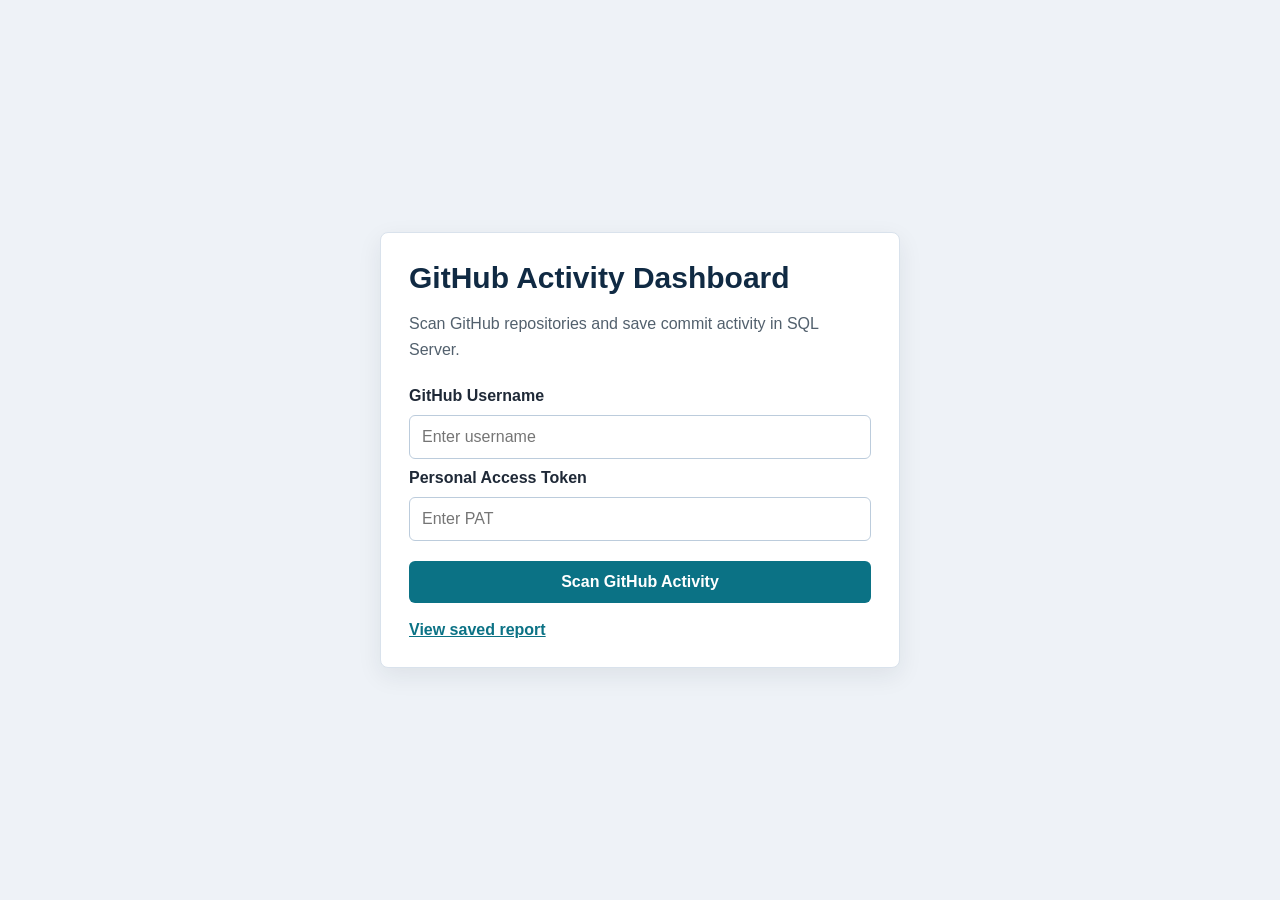
==== templates/index.html @ b8a06189 "feature: complete CLI to Flask dashboard migration(basic app developed)" ====
<!DOCTYPE html>
<html lang="en">
<head>
    <meta charset="UTF-8">
    <meta name="viewport" content="width=device-width, initial-scale=1.0">
    <title>GitHub Activity Dashboard</title>
    <link rel="stylesheet" href="/static/css/style.css">
</head>
<body>
    <main class="page">
        <section class="panel">
            <h1>GitHub Activity Dashboard</h1>
            <p class="intro">Scan GitHub repositories and save commit activity in SQL Server.</p>

            <form action="/scan" method="post" class="scan-form">
                <label for="username">GitHub Username</label>
                <input type="text" id="username" name="username" placeholder="Enter username" required>

                <label for="token">Personal Access Token</label>
                <input type="password" id="token" name="token" placeholder="Enter PAT" required>

                <button type="submit">Scan GitHub Activity</button>
            </form>

            <a class="report-link" href="/report">View saved report</a>
        </section>
    </main>
</body>
</html>
---- static/css/style.css ----
* {
    box-sizing: border-box;
}

body {
    margin: 0;
    font-family: Arial, sans-serif;
    color: #1f2937;
    background: #eef2f7;
}

.page {
    width: 100%;
    min-height: 100vh;
    padding: 32px 16px;
    display: flex;
    align-items: center;
    justify-content: center;
}

.panel {
    width: 100%;
    max-width: 520px;
    padding: 28px;
    background: #ffffff;
    border: 1px solid #d9e2ec;
    border-radius: 8px;
    box-shadow: 0 8px 24px rgba(31, 41, 55, 0.08);
}

.wide-panel {
    max-width: 760px;
}

h1,
h2 {
    margin-top: 0;
    color: #102a43;
}

h1 {
    margin-bottom: 8px;
    font-size: 30px;
}

h2 {
    margin-top: 28px;
    margin-bottom: 12px;
    font-size: 20px;
}

.intro {
    color: #52606d;
    line-height: 1.6;
}

.scan-form {
    margin-top: 24px;
    display: flex;
    flex-direction: column;
    gap: 10px;
}

label {
    font-weight: bold;
}

input {
    width: 100%;
    padding: 12px;
    border: 1px solid #bcccdc;
    border-radius: 6px;
    font-size: 16px;
}

button,
.button-link {
    margin-top: 10px;
    padding: 12px 16px;
    border: 0;
    border-radius: 6px;
    color: #ffffff;
    background: #0b7285;
    font-size: 16px;
    font-weight: bold;
    text-align: center;
    text-decoration: none;
    cursor: pointer;
}

button:hover,
.button-link:hover {
    background: #095c6b;
}

.report-link {
    display: inline-block;
    margin-top: 18px;
    color: #0b7285;
    font-weight: bold;
}

.summary-grid {
    display: grid;
    grid-template-columns: repeat(2, 1fr);
    gap: 16px;
    margin-top: 20px;
}

.summary-box {
    padding: 18px;
    border: 1px solid #d9e2ec;
    border-radius: 8px;
    background: #f8fafc;
}

.summary-number {
    display: block;
    font-size: 32px;
    font-weight: bold;
    color: #0b7285;
}

.summary-label {
    color: #52606d;
}

table {
    width: 100%;
    border-collapse: collapse;
    margin-top: 8px;
}

th,
td {
    padding: 12px;
    border-bottom: 1px solid #d9e2ec;
    text-align: left;
}

th {
    background: #f1f5f9;
}

.empty-message {
    padding: 14px;
    border-radius: 6px;
    background: #fff7ed;
    color: #9a3412;
}

.actions {
    margin-top: 24px;
}

@media (max-width: 600px) {
    .panel {
        padding: 22px;
    }

    .summary-grid {
        grid-template-columns: 1fr;
    }
}
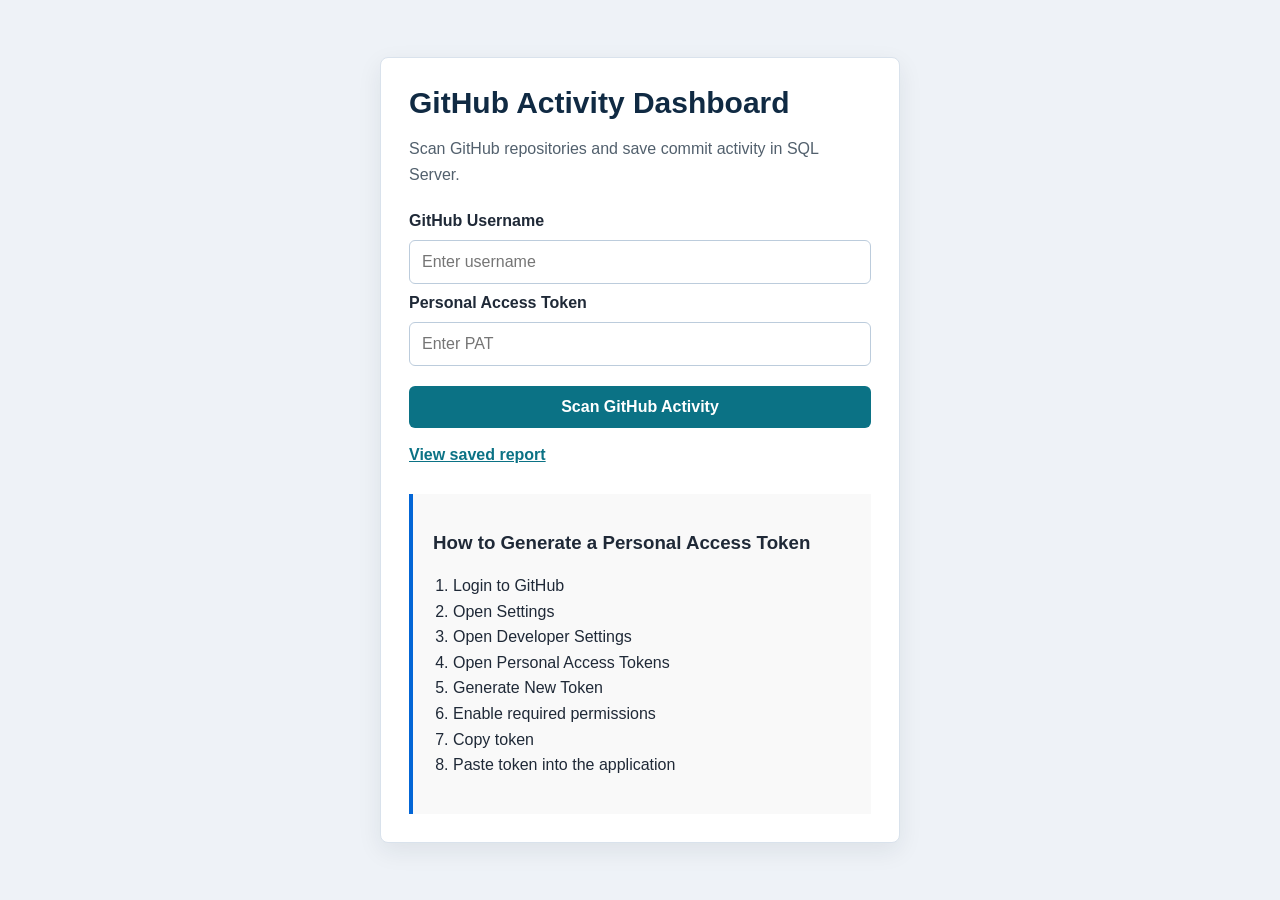
==== commit fea814d2: "feature added : commit messages from particular repo" ====
--- a/templates/index.html
+++ b/templates/index.html
@@ -23,6 +23,20 @@
             </form>
 
             <a class="report-link" href="/report">View saved report</a>
+
+            <div class="pat-guide" style="margin-top: 30px; padding: 20px; background-color: #f9f9f9; border-left: 4px solid #0366d6;">
+                <h3>How to Generate a Personal Access Token</h3>
+                <ol style="margin-top: 10px; padding-left: 20px; line-height: 1.6;">
+                    <li>Login to GitHub</li>
+                    <li>Open Settings</li>
+                    <li>Open Developer Settings</li>
+                    <li>Open Personal Access Tokens</li>
+                    <li>Generate New Token</li>
+                    <li>Enable required permissions</li>
+                    <li>Copy token</li>
+                    <li>Paste token into the application</li>
+                </ol>
+            </div>
         </section>
     </main>
 </body>
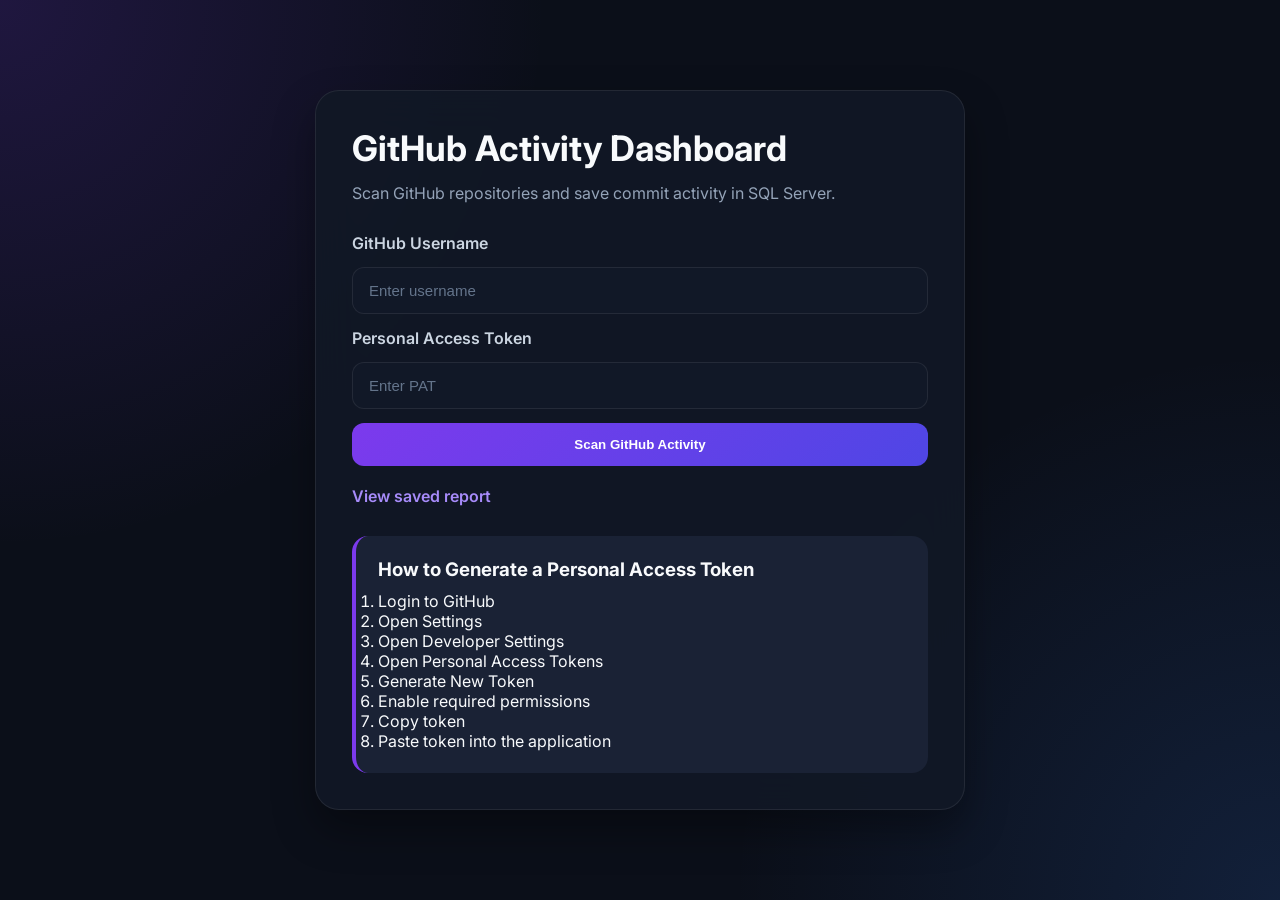
==== commit e3c28d41: "added dark theme" ====
--- a/templates/index.html
+++ b/templates/index.html
@@ -24,9 +24,9 @@
 
             <a class="report-link" href="/report">View saved report</a>
 
-            <div class="pat-guide" style="margin-top: 30px; padding: 20px; background-color: #f9f9f9; border-left: 4px solid #0366d6;">
+            <div class="pat-guide">
                 <h3>How to Generate a Personal Access Token</h3>
-                <ol style="margin-top: 10px; padding-left: 20px; line-height: 1.6;">
+                <ol>
                     <li>Login to GitHub</li>
                     <li>Open Settings</li>
                     <li>Open Developer Settings</li>
--- a/static/css/style.css
+++ b/static/css/style.css
@@ -1,164 +1,500 @@
-* {
-    box-sizing: border-box;
-}
-
-body {
-    margin: 0;
-    font-family: Arial, sans-serif;
-    color: #1f2937;
-    background: #eef2f7;
-}
-
-.page {
-    width: 100%;
-    min-height: 100vh;
-    padding: 32px 16px;
-    display: flex;
-    align-items: center;
-    justify-content: center;
-}
-
-.panel {
-    width: 100%;
-    max-width: 520px;
-    padding: 28px;
-    background: #ffffff;
-    border: 1px solid #d9e2ec;
-    border-radius: 8px;
-    box-shadow: 0 8px 24px rgba(31, 41, 55, 0.08);
-}
-
-.wide-panel {
-    max-width: 760px;
-}
-
-h1,
-h2 {
-    margin-top: 0;
-    color: #102a43;
-}
-
-h1 {
-    margin-bottom: 8px;
-    font-size: 30px;
-}
-
-h2 {
-    margin-top: 28px;
-    margin-bottom: 12px;
-    font-size: 20px;
-}
-
-.intro {
-    color: #52606d;
-    line-height: 1.6;
-}
-
-.scan-form {
-    margin-top: 24px;
-    display: flex;
-    flex-direction: column;
-    gap: 10px;
-}
-
-label {
-    font-weight: bold;
-}
-
-input {
-    width: 100%;
-    padding: 12px;
-    border: 1px solid #bcccdc;
-    border-radius: 6px;
-    font-size: 16px;
+@import url('https://fonts.googleapis.com/css2?family=Inter:wght@400;500;600;700&display=swap');
+
+:root{
+    --bg:#0b0f19;
+    --panel:#121826;
+    --card:#1a2235;
+
+    --accent:#7c3aed;
+    --accent-hover:#8b5cf6;
+
+    --text:#f8fafc;
+    --muted:#94a3b8;
+
+    --border:rgba(255,255,255,0.08);
+
+    --success:#22c55e;
+    --danger:#ef4444;
+    --info:#3b82f6;
+}
+
+*{
+    margin:0;
+    padding:0;
+    box-sizing:border-box;
+}
+
+html{
+    scroll-behavior:smooth;
+}
+
+body{
+    min-height:100vh;
+    font-family:'Inter',sans-serif;
+    color:var(--text);
+
+    background:
+    radial-gradient(
+        circle at top left,
+        rgba(124,58,237,0.18),
+        transparent 35%
+    ),
+
+    radial-gradient(
+        circle at bottom right,
+        rgba(59,130,246,0.15),
+        transparent 35%
+    ),
+
+    var(--bg);
+}
+
+.page{
+    width:100%;
+    min-height:100vh;
+
+    display:flex;
+    justify-content:center;
+    align-items:center;
+
+    padding:40px 20px;
+}
+
+.panel{
+    width:100%;
+    max-width:650px;
+
+    padding:36px;
+
+    background:rgba(18,24,38,0.88);
+
+    backdrop-filter:blur(20px);
+
+    border:1px solid var(--border);
+
+    border-radius:24px;
+
+    box-shadow:
+    0 20px 40px rgba(0,0,0,0.35);
+}
+
+.wide-panel{
+    max-width:1100px;
+}
+
+h1{
+    font-size:2.2rem;
+    font-weight:700;
+    margin-bottom:10px;
+}
+
+h2{
+    font-size:1.25rem;
+    margin-top:32px;
+    margin-bottom:16px;
+    font-weight:600;
+}
+
+h3{
+    margin-bottom:10px;
+}
+
+.intro{
+    color:var(--muted);
+    line-height:1.8;
+}
+
+.scan-form{
+    margin-top:25px;
+
+    display:flex;
+    flex-direction:column;
+    gap:14px;
+}
+
+.search-form{
+    display:flex;
+    gap:12px;
+}
+
+label{
+    color:#cbd5e1;
+    font-weight:600;
+}
+
+input{
+    width:100%;
+
+    padding:14px 16px;
+
+    background:#111827;
+
+    color:white;
+
+    border:1px solid var(--border);
+
+    border-radius:12px;
+
+    font-size:15px;
+
+    transition:0.25s;
+}
+
+input::placeholder{
+    color:#64748b;
+}
+
+input:focus{
+    outline:none;
+
+    border-color:var(--accent);
+
+    box-shadow:
+    0 0 0 4px rgba(124,58,237,0.20);
+}
+
+.search-input{
+    flex:1;
 }
 
 button,
-.button-link {
-    margin-top: 10px;
-    padding: 12px 16px;
-    border: 0;
-    border-radius: 6px;
-    color: #ffffff;
-    background: #0b7285;
-    font-size: 16px;
-    font-weight: bold;
-    text-align: center;
-    text-decoration: none;
-    cursor: pointer;
+.button-link{
+    display:inline-flex;
+
+    justify-content:center;
+    align-items:center;
+
+    padding:14px 18px;
+
+    border:none;
+
+    border-radius:12px;
+
+    font-weight:600;
+
+    text-decoration:none;
+
+    color:white;
+
+    background:
+    linear-gradient(
+        135deg,
+        #7c3aed,
+        #4f46e5
+    );
+
+    cursor:pointer;
+
+    transition:0.25s;
 }
 
 button:hover,
-.button-link:hover {
-    background: #095c6b;
-}
-
-.report-link {
-    display: inline-block;
-    margin-top: 18px;
-    color: #0b7285;
-    font-weight: bold;
-}
-
-.summary-grid {
-    display: grid;
-    grid-template-columns: repeat(2, 1fr);
-    gap: 16px;
-    margin-top: 20px;
-}
-
-.summary-box {
-    padding: 18px;
-    border: 1px solid #d9e2ec;
-    border-radius: 8px;
-    background: #f8fafc;
-}
-
-.summary-number {
-    display: block;
-    font-size: 32px;
-    font-weight: bold;
-    color: #0b7285;
-}
-
-.summary-label {
-    color: #52606d;
-}
-
-table {
-    width: 100%;
-    border-collapse: collapse;
-    margin-top: 8px;
+.button-link:hover{
+    transform:translateY(-2px);
+
+    box-shadow:
+    0 10px 25px rgba(124,58,237,0.35);
+}
+
+.report-link{
+    display:inline-block;
+
+    margin-top:20px;
+
+    text-decoration:none;
+
+    color:#a78bfa;
+
+    font-weight:600;
+}
+
+.report-link:hover{
+    color:white;
+}
+
+.summary-grid{
+    display:grid;
+
+    grid-template-columns:
+    repeat(auto-fit,minmax(220px,1fr));
+
+    gap:20px;
+
+    margin-top:25px;
+}
+
+.summary-box{
+    padding:24px;
+
+    background:var(--card);
+
+    border:1px solid var(--border);
+
+    border-radius:18px;
+
+    transition:0.25s;
+}
+
+.summary-box:hover{
+    transform:translateY(-4px);
+
+    border-color:
+    rgba(124,58,237,0.35);
+}
+
+.summary-number{
+    display:block;
+
+    font-size:42px;
+
+    font-weight:700;
+
+    color:#8b5cf6;
+}
+
+.summary-label{
+    color:var(--muted);
+}
+
+.search-box{
+    margin:24px 0;
+
+    padding:20px;
+
+    background:var(--card);
+
+    border:1px solid var(--border);
+
+    border-radius:18px;
+}
+
+.repo-list{
+    list-style:none;
+}
+
+.repo-card{
+    margin-bottom:12px;
+
+    padding:16px;
+
+    background:var(--card);
+
+    border:1px solid var(--border);
+
+    border-radius:14px;
+
+    transition:0.25s;
+}
+
+.repo-card:hover{
+    transform:translateY(-3px);
+
+    border-color:
+    rgba(124,58,237,0.35);
+}
+
+.repo-link{
+    text-decoration:none;
+
+    font-weight:600;
+
+    color:#c4b5fd;
+}
+
+.repo-link:hover{
+    color:white;
+}
+
+.commit-list{
+    list-style:none;
+    padding:0;
+}
+
+.commit-card{
+    margin-bottom:12px;
+
+    padding:18px;
+
+    background:var(--card);
+
+    border:1px solid var(--border);
+
+    border-radius:14px;
+
+    transition:0.25s;
+}
+
+.commit-card:hover{
+    transform:translateY(-2px);
+
+    border-color:
+    rgba(124,58,237,0.35);
+}
+
+.commit-date{
+    display:block;
+
+    margin-bottom:8px;
+
+    color:var(--muted);
+
+    font-size:0.9rem;
+
+    font-weight:600;
+}
+
+.commit-message{
+    color:white;
+
+    font-size:1rem;
+
+    line-height:1.6;
+}
+
+.recent-list{
+    list-style:none;
+}
+
+.recent-activity{
+    padding:14px;
+
+    border-bottom:
+    1px solid rgba(255,255,255,0.05);
+}
+
+.activity-date{
+    display:block;
+
+    color:var(--muted);
+
+    font-size:0.85rem;
+
+    margin-bottom:5px;
+
+    font-weight:600;
+}
+
+.report-grid{
+    display:flex;
+    flex-wrap:wrap;
+    gap:20px;
+}
+
+.report-column{
+    flex:1;
+    min-width:300px;
+}
+
+table{
+    width:100%;
+
+    border-collapse:collapse;
+
+    margin-top:15px;
+
+    overflow:hidden;
+
+    border-radius:18px;
+}
+
+thead{
+    background:#1f2937;
+}
+
+th{
+    color:white;
 }
 
 th,
-td {
-    padding: 12px;
-    border-bottom: 1px solid #d9e2ec;
-    text-align: left;
-}
-
-th {
-    background: #f1f5f9;
-}
-
-.empty-message {
-    padding: 14px;
-    border-radius: 6px;
-    background: #fff7ed;
-    color: #9a3412;
-}
-
-.actions {
-    margin-top: 24px;
-}
-
-@media (max-width: 600px) {
-    .panel {
-        padding: 22px;
+td{
+    padding:15px;
+
+    text-align:left;
+
+    border-bottom:
+    1px solid rgba(255,255,255,0.05);
+}
+
+tbody tr:hover{
+    background:
+    rgba(255,255,255,0.03);
+}
+
+.pat-guide{
+    margin-top:30px;
+
+    padding:22px;
+
+    background:var(--card);
+
+    border-left:4px solid var(--accent);
+
+    border-radius:16px;
+}
+
+.pat-guide-list{
+    margin-top:10px;
+    padding-left:20px;
+
+    line-height:1.9;
+
+    color:#cbd5e1;
+}
+
+.empty-message{
+    padding:16px;
+
+    border-radius:12px;
+
+    background:
+    rgba(239,68,68,0.12);
+
+    border:
+    1px solid rgba(239,68,68,0.18);
+
+    color:#fca5a5;
+}
+
+a{
+    transition:0.2s;
+}
+
+.actions{
+    margin-top:24px;
+}
+
+.actions-top{
+    margin-bottom:20px;
+}
+
+::-webkit-scrollbar{
+    width:8px;
+}
+
+::-webkit-scrollbar-track{
+    background:#111827;
+}
+
+::-webkit-scrollbar-thumb{
+    background:#374151;
+    border-radius:20px;
+}
+
+@media(max-width:768px){
+
+    .panel{
+        padding:25px;
     }
 
-    .summary-grid {
-        grid-template-columns: 1fr;
+    h1{
+        font-size:1.8rem;
     }
-}
+
+    .search-form{
+        flex-direction:column;
+    }
+
+    .report-grid{
+        flex-direction:column;
+    }
+}
